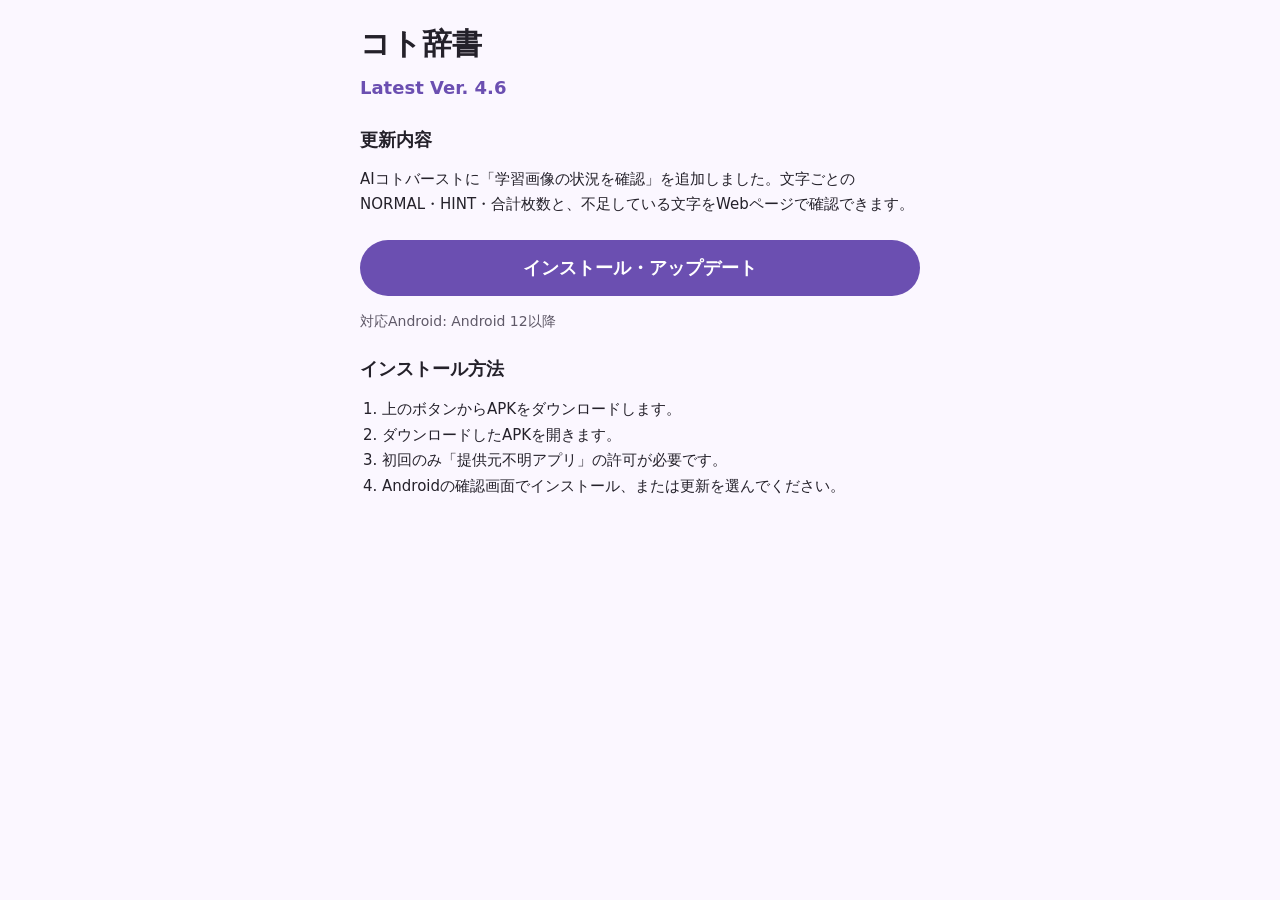
==== apps/kotodaman-dictionaty/index.html @ f7e90e81 "Publish KotodamanDictionaty 4.6 dataset status" ====
<!doctype html>
<html lang="ja">
<head>
  <meta charset="utf-8">
  <meta name="viewport" content="width=device-width, initial-scale=1">
  <title>コト辞書 - ダウンロード</title>
  <style>
    :root {
      color-scheme: light;
      font-family: system-ui, -apple-system, BlinkMacSystemFont, "Segoe UI", sans-serif;
      background: #fbf7ff;
      color: #24212a;
    }
    body {
      margin: 0;
      padding: 24px 16px 36px;
    }
    main {
      max-width: 560px;
      margin: 0 auto;
    }
    h1 {
      margin: 0 0 8px;
      font-size: 30px;
      font-weight: 700;
      letter-spacing: 0;
    }
    .version {
      margin: 0 0 20px;
      color: #6b4fb1;
      font-size: 18px;
      font-weight: 700;
    }
    section {
      margin-top: 24px;
    }
    h2 {
      margin: 0 0 10px;
      font-size: 18px;
    }
    p,
    li {
      line-height: 1.7;
      font-size: 15px;
    }
    ul,
    ol {
      padding-left: 22px;
    }
    .download {
      display: block;
      width: 100%;
      box-sizing: border-box;
      margin: 22px 0 8px;
      padding: 16px 18px;
      border-radius: 999px;
      background: #6b4fb1;
      color: white;
      text-align: center;
      text-decoration: none;
      font-size: 18px;
      font-weight: 700;
    }
    .note {
      color: #5f5968;
      font-size: 14px;
    }
  </style>
</head>
<body>
  <main>
    <h1>コト辞書</h1>
    <p class="version">Latest Ver. 4.6</p>

    <section>
      <h2>更新内容</h2>
      <p>AIコトバーストに「学習画像の状況を確認」を追加しました。文字ごとのNORMAL・HINT・合計枚数と、不足している文字をWebページで確認できます。</p>
    </section>

    <a class="download" href="./KotodamanDictionaty.apk?v=10" download="KotodamanDictionaty.apk">
      インストール・アップデート
    </a>
    <p class="note">対応Android: Android 12以降</p>

    <section>
      <h2>インストール方法</h2>
      <ol>
        <li>上のボタンからAPKをダウンロードします。</li>
        <li>ダウンロードしたAPKを開きます。</li>
        <li>初回のみ「提供元不明アプリ」の許可が必要です。</li>
        <li>Androidの確認画面でインストール、または更新を選んでください。</li>
      </ol>
    </section>
  </main>
</body>
</html>
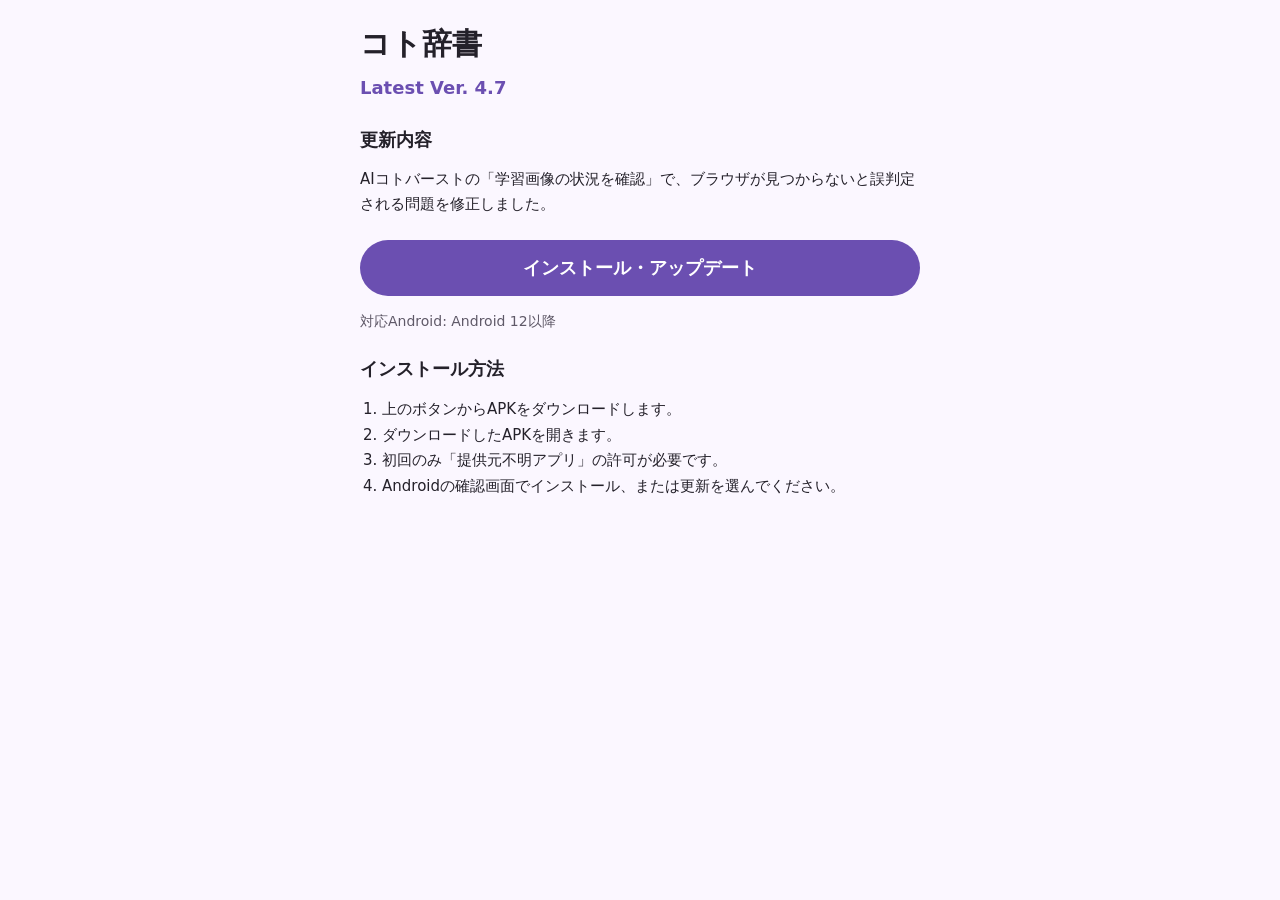
==== commit c2bc1d50: "Fix KotodamanDictionaty dataset status link" ====
--- a/apps/kotodaman-dictionaty/index.html
+++ b/apps/kotodaman-dictionaty/index.html
@@ -70,14 +70,14 @@
 <body>
   <main>
     <h1>コト辞書</h1>
-    <p class="version">Latest Ver. 4.6</p>
+    <p class="version">Latest Ver. 4.7</p>
 
     <section>
       <h2>更新内容</h2>
-      <p>AIコトバーストに「学習画像の状況を確認」を追加しました。文字ごとのNORMAL・HINT・合計枚数と、不足している文字をWebページで確認できます。</p>
+      <p>AIコトバーストの「学習画像の状況を確認」で、ブラウザが見つからないと誤判定される問題を修正しました。</p>
     </section>
 
-    <a class="download" href="./KotodamanDictionaty.apk?v=10" download="KotodamanDictionaty.apk">
+    <a class="download" href="./KotodamanDictionaty.apk?v=11" download="KotodamanDictionaty.apk">
       インストール・アップデート
     </a>
     <p class="note">対応Android: Android 12以降</p>
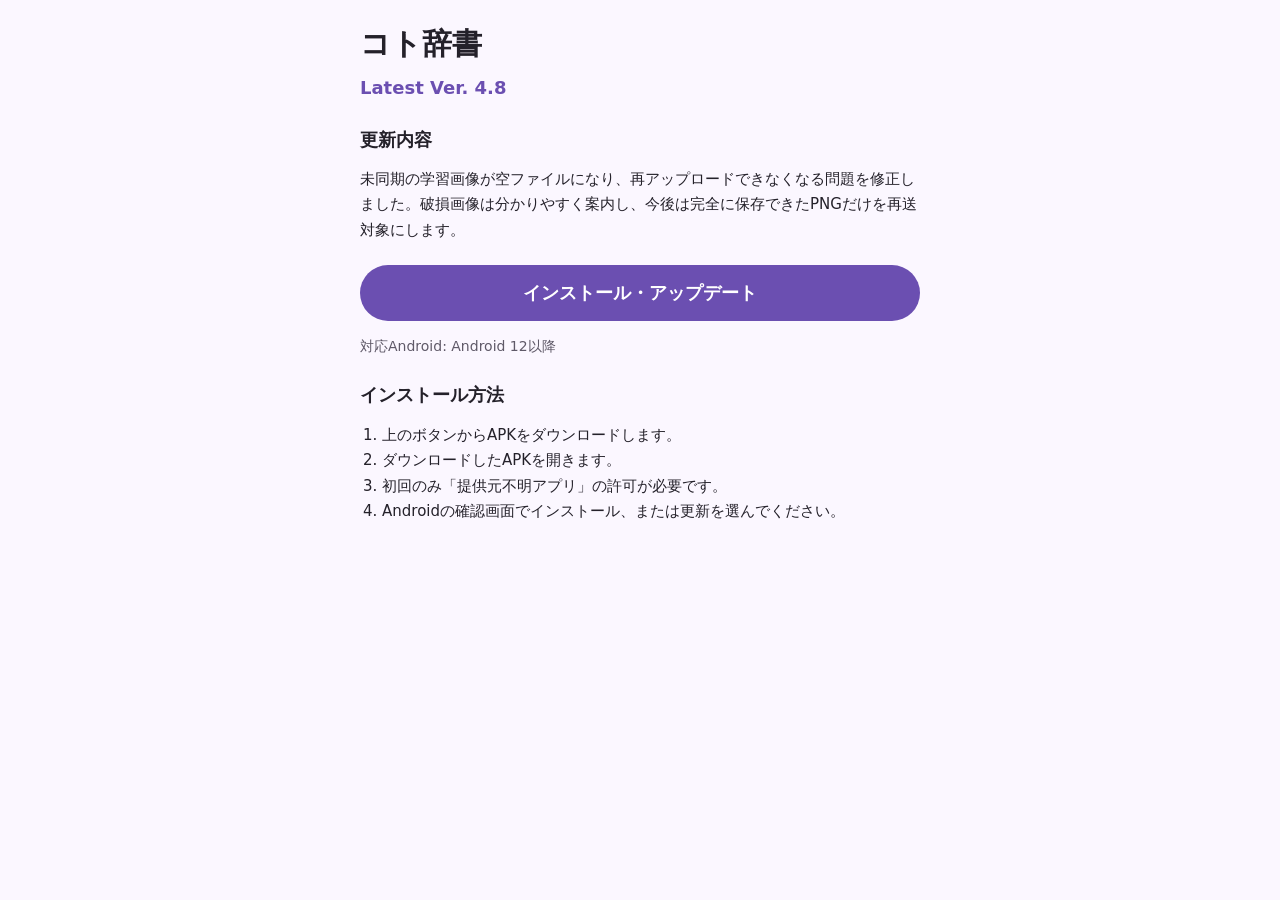
==== commit 0991e648: "Fix empty pending AI training images" ====
--- a/apps/kotodaman-dictionaty/index.html
+++ b/apps/kotodaman-dictionaty/index.html
@@ -70,14 +70,14 @@
 <body>
   <main>
     <h1>コト辞書</h1>
-    <p class="version">Latest Ver. 4.7</p>
+    <p class="version">Latest Ver. 4.8</p>
 
     <section>
       <h2>更新内容</h2>
-      <p>AIコトバーストの「学習画像の状況を確認」で、ブラウザが見つからないと誤判定される問題を修正しました。</p>
+      <p>未同期の学習画像が空ファイルになり、再アップロードできなくなる問題を修正しました。破損画像は分かりやすく案内し、今後は完全に保存できたPNGだけを再送対象にします。</p>
     </section>
 
-    <a class="download" href="./KotodamanDictionaty.apk?v=11" download="KotodamanDictionaty.apk">
+    <a class="download" href="./KotodamanDictionaty.apk?v=12" download="KotodamanDictionaty.apk">
       インストール・アップデート
     </a>
     <p class="note">対応Android: Android 12以降</p>
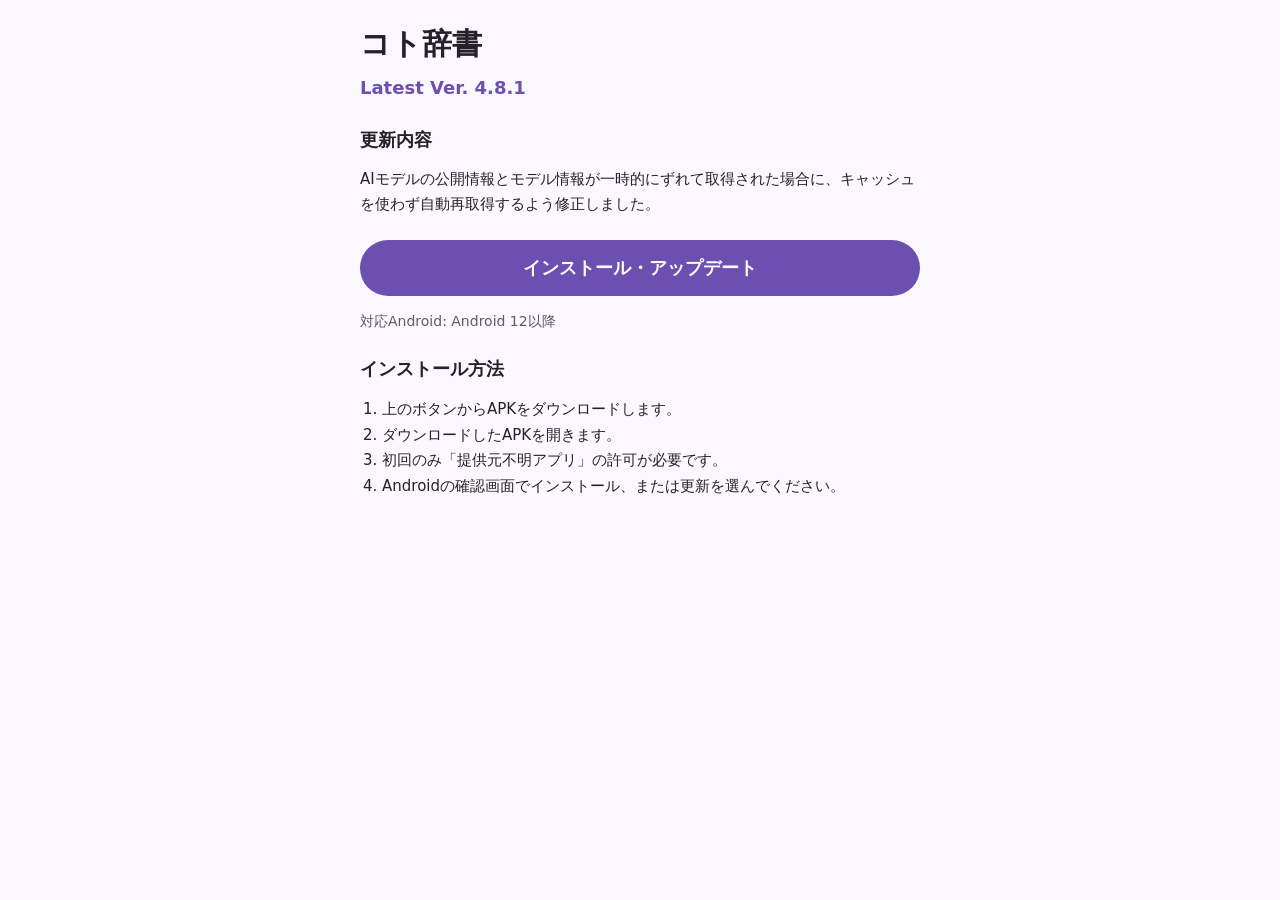
==== commit 467f40d9: "Fix AI model metadata refresh" ====
--- a/apps/kotodaman-dictionaty/index.html
+++ b/apps/kotodaman-dictionaty/index.html
@@ -70,14 +70,14 @@
 <body>
   <main>
     <h1>コト辞書</h1>
-    <p class="version">Latest Ver. 4.8</p>
+    <p class="version">Latest Ver. 4.8.1</p>
 
     <section>
       <h2>更新内容</h2>
-      <p>未同期の学習画像が空ファイルになり、再アップロードできなくなる問題を修正しました。破損画像は分かりやすく案内し、今後は完全に保存できたPNGだけを再送対象にします。</p>
+      <p>AIモデルの公開情報とモデル情報が一時的にずれて取得された場合に、キャッシュを使わず自動再取得するよう修正しました。</p>
     </section>
 
-    <a class="download" href="./KotodamanDictionaty.apk?v=12" download="KotodamanDictionaty.apk">
+    <a class="download" href="./KotodamanDictionaty.apk?v=13" download="KotodamanDictionaty.apk">
       インストール・アップデート
     </a>
     <p class="note">対応Android: Android 12以降</p>
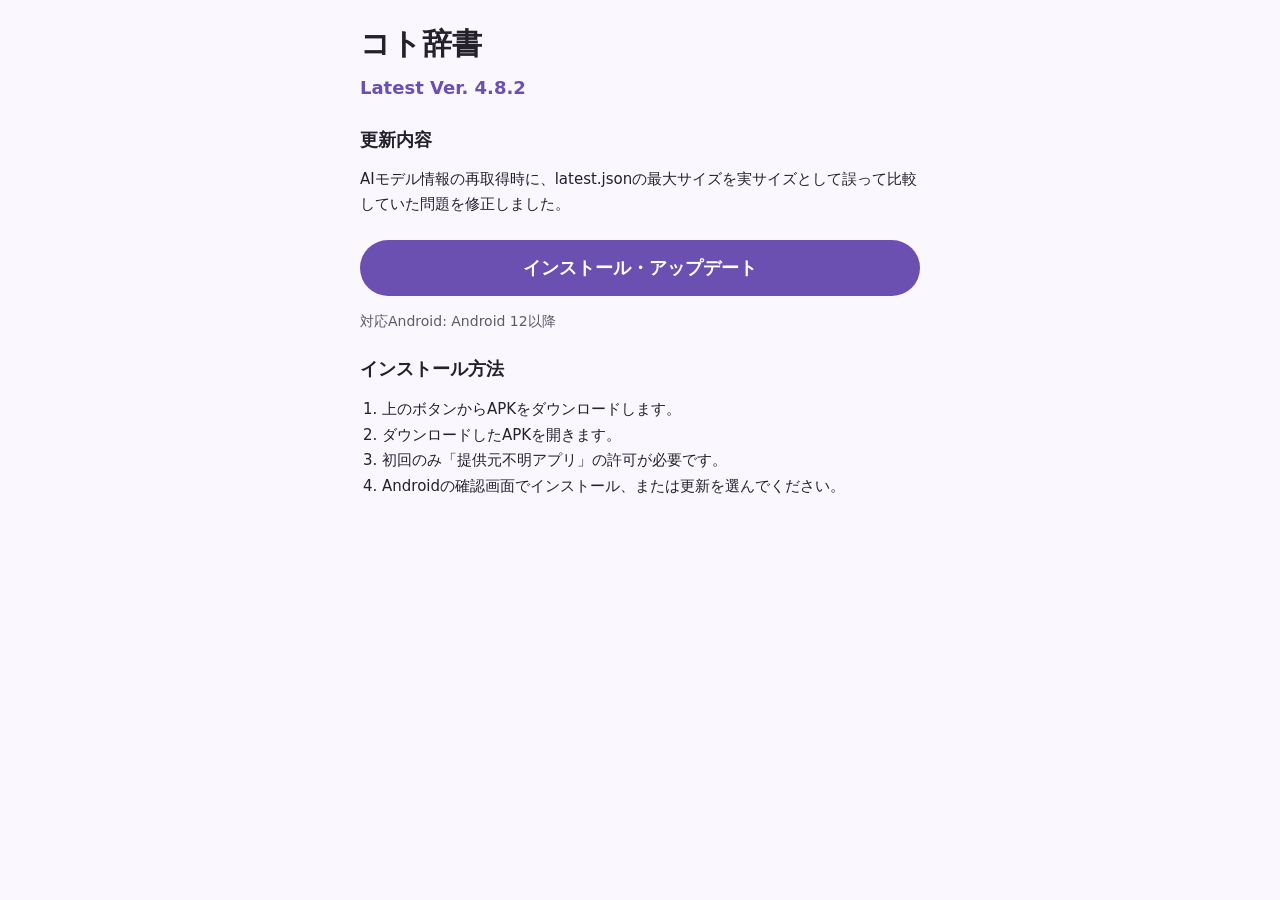
==== commit ff3397b9: "Fix AI latest metadata size check" ====
--- a/apps/kotodaman-dictionaty/index.html
+++ b/apps/kotodaman-dictionaty/index.html
@@ -70,14 +70,14 @@
 <body>
   <main>
     <h1>コト辞書</h1>
-    <p class="version">Latest Ver. 4.8.1</p>
+    <p class="version">Latest Ver. 4.8.2</p>
 
     <section>
       <h2>更新内容</h2>
-      <p>AIモデルの公開情報とモデル情報が一時的にずれて取得された場合に、キャッシュを使わず自動再取得するよう修正しました。</p>
+      <p>AIモデル情報の再取得時に、latest.jsonの最大サイズを実サイズとして誤って比較していた問題を修正しました。</p>
     </section>
 
-    <a class="download" href="./KotodamanDictionaty.apk?v=13" download="KotodamanDictionaty.apk">
+    <a class="download" href="./KotodamanDictionaty.apk?v=14" download="KotodamanDictionaty.apk">
       インストール・アップデート
     </a>
     <p class="note">対応Android: Android 12以降</p>
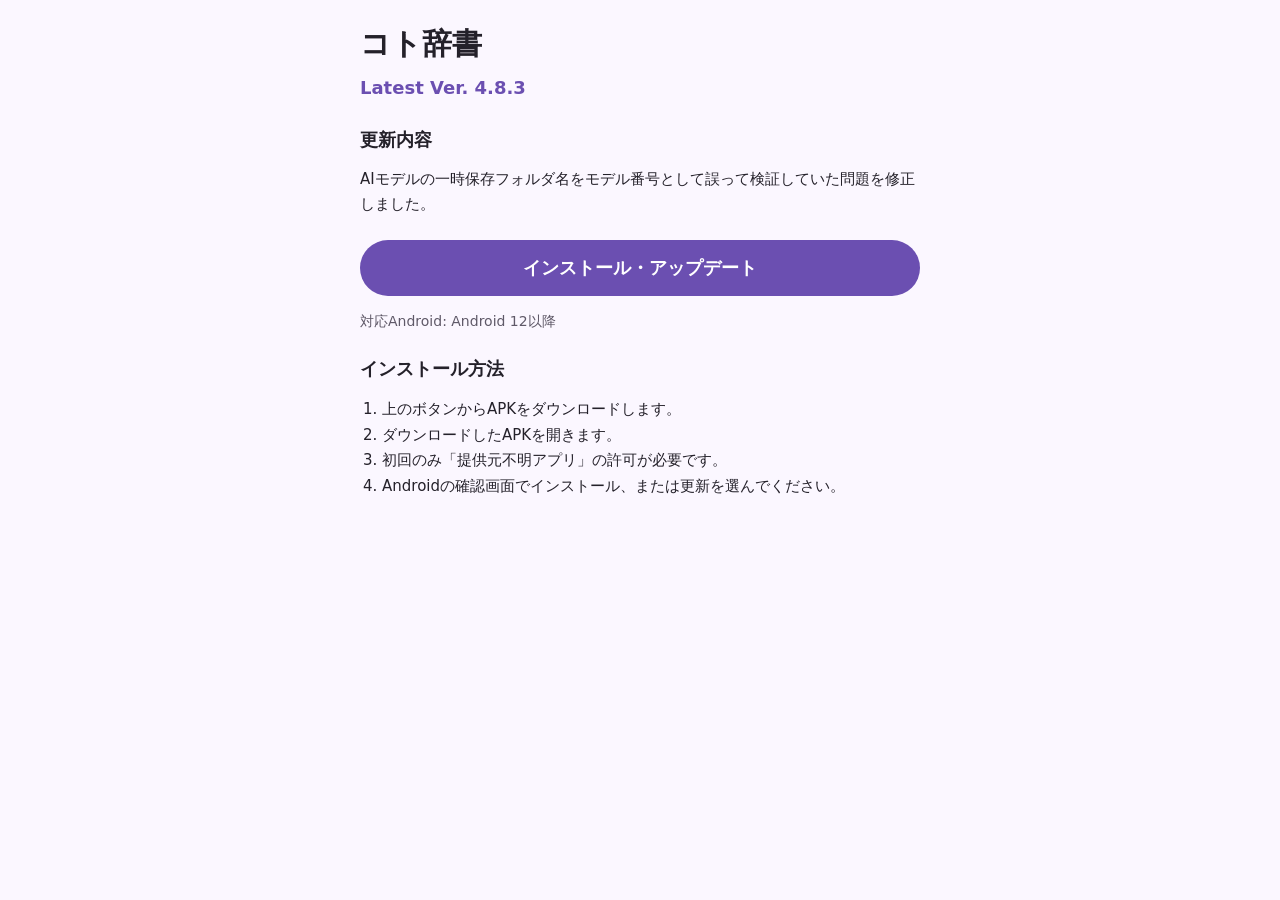
==== commit de7667b2: "Fix staged AI model version validation" ====
--- a/apps/kotodaman-dictionaty/index.html
+++ b/apps/kotodaman-dictionaty/index.html
@@ -70,14 +70,14 @@
 <body>
   <main>
     <h1>コト辞書</h1>
-    <p class="version">Latest Ver. 4.8.2</p>
+    <p class="version">Latest Ver. 4.8.3</p>
 
     <section>
       <h2>更新内容</h2>
-      <p>AIモデル情報の再取得時に、latest.jsonの最大サイズを実サイズとして誤って比較していた問題を修正しました。</p>
+      <p>AIモデルの一時保存フォルダ名をモデル番号として誤って検証していた問題を修正しました。</p>
     </section>
 
-    <a class="download" href="./KotodamanDictionaty.apk?v=14" download="KotodamanDictionaty.apk">
+    <a class="download" href="./KotodamanDictionaty.apk?v=15" download="KotodamanDictionaty.apk">
       インストール・アップデート
     </a>
     <p class="note">対応Android: Android 12以降</p>
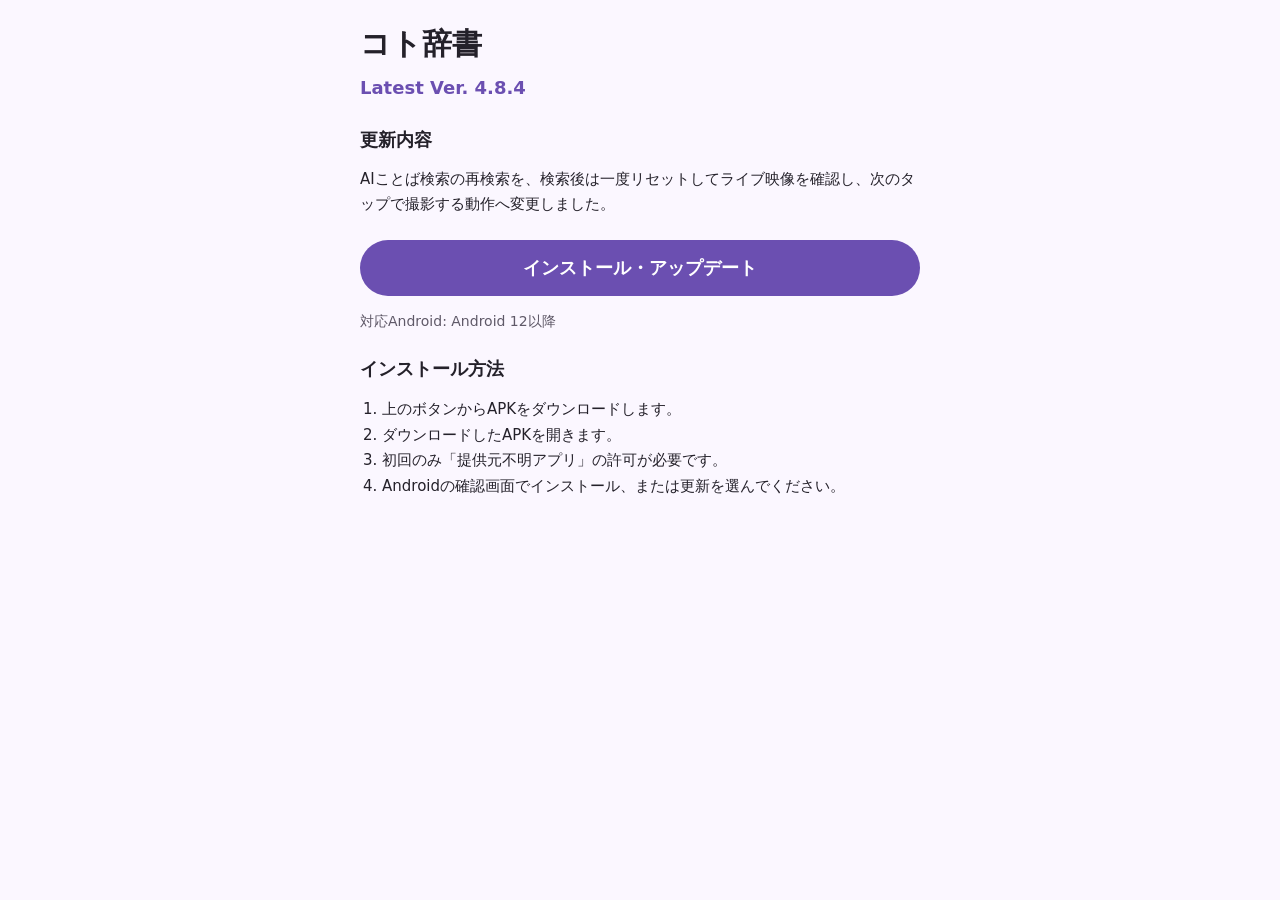
==== commit 352f32ea: "Reset AI search before recapturing" ====
--- a/apps/kotodaman-dictionaty/index.html
+++ b/apps/kotodaman-dictionaty/index.html
@@ -70,14 +70,14 @@
 <body>
   <main>
     <h1>コト辞書</h1>
-    <p class="version">Latest Ver. 4.8.3</p>
+    <p class="version">Latest Ver. 4.8.4</p>
 
     <section>
       <h2>更新内容</h2>
-      <p>AIモデルの一時保存フォルダ名をモデル番号として誤って検証していた問題を修正しました。</p>
+      <p>AIことば検索の再検索を、検索後は一度リセットしてライブ映像を確認し、次のタップで撮影する動作へ変更しました。</p>
     </section>
 
-    <a class="download" href="./KotodamanDictionaty.apk?v=15" download="KotodamanDictionaty.apk">
+    <a class="download" href="./KotodamanDictionaty.apk?v=16" download="KotodamanDictionaty.apk">
       インストール・アップデート
     </a>
     <p class="note">対応Android: Android 12以降</p>
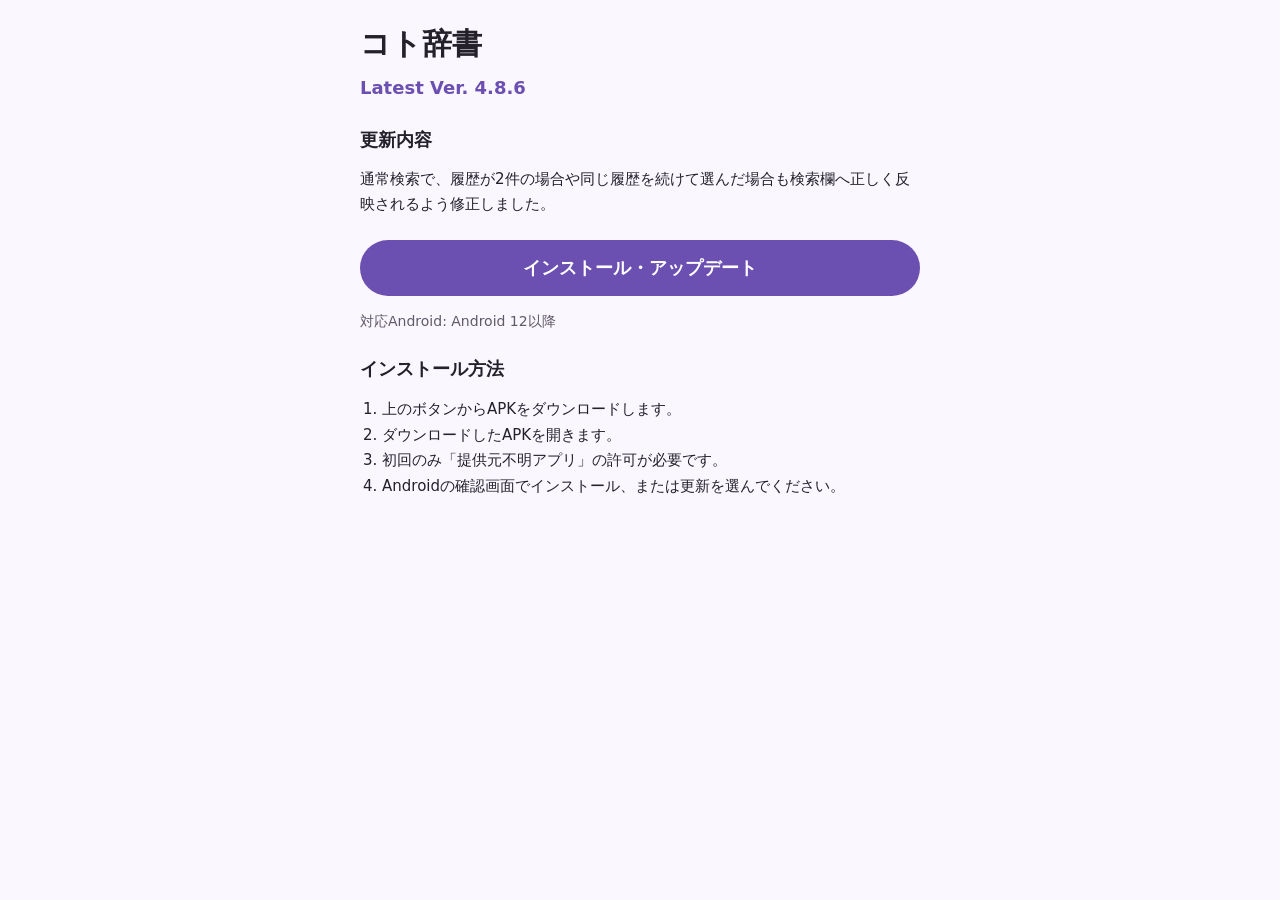
==== commit 6002eeae: "Release Kotodaman 4.8.6 with reliable search history selection" ====
--- a/apps/kotodaman-dictionaty/index.html
+++ b/apps/kotodaman-dictionaty/index.html
@@ -70,14 +70,14 @@
 <body>
   <main>
     <h1>コト辞書</h1>
-    <p class="version">Latest Ver. 4.8.4</p>
+    <p class="version">Latest Ver. 4.8.6</p>
 
     <section>
       <h2>更新内容</h2>
-      <p>AIことば検索の再検索を、検索後は一度リセットしてライブ映像を確認し、次のタップで撮影する動作へ変更しました。</p>
+      <p>通常検索で、履歴が2件の場合や同じ履歴を続けて選んだ場合も検索欄へ正しく反映されるよう修正しました。</p>
     </section>
 
-    <a class="download" href="./KotodamanDictionaty.apk?v=16" download="KotodamanDictionaty.apk">
+    <a class="download" href="./KotodamanDictionaty.apk?v=18" download="KotodamanDictionaty.apk">
       インストール・アップデート
     </a>
     <p class="note">対応Android: Android 12以降</p>
